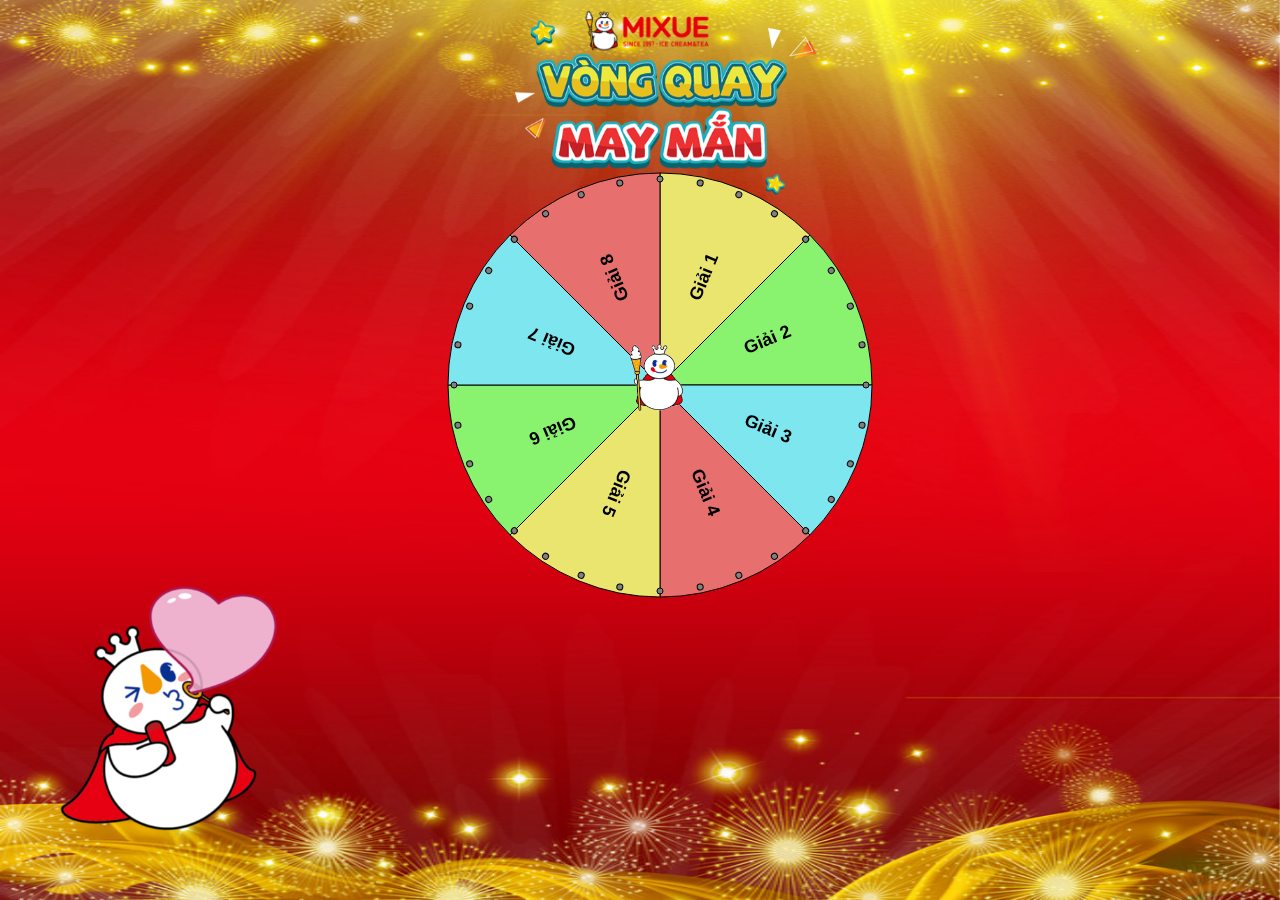
==== index.html @ 9107949c "Add files via upload" ====
<html>
  <head>
    <title>Vòng quay may mắn</title>
    <meta http-equiv="Content-Type" content="text/html; charset=utf-8" />
    <link rel="stylesheet" href="./main.css" type="text/css" />
    <link type="icon/x-icon" href="./favicon.ico" rel="shortcut icon" />
    <script type="text/javascript" src="./Winwheel.min.js"></script>
    <script src="./TweenMax.min.js"></script>
  </head>
  <body>
    <div align="center">
      <span class="mixue"><img width="10%" src="./mixue.png" alt="" /></span>
      <span class="vqmm"><img width="70%" src="./vqmm.png" alt="" /></span>
      <span class="bgimg"
        ><img width="100%" height="100%" src="./background.jpg" alt=""
      /></span>
      <table cellpadding="0" cellspacing="0" border="0">
        <tr>
          <td>
            <span id="spin_start" class="btn" onClick="startSpin();">
              <span class="logo"
                ><img width="80px" height="80px" src="./logo.png" alt=""
              /></span>
            </span>
            <br /><br />
            <button
              id="spin_reset"
              class="btn btn-restart"
              onClick="resetWheel();"
            >
              Quay lại
            </button>
          </td>
          <td
            width="20"
            height="10"
            class="the_wheel"
            align="center"
            valign="center"
          >
            <canvas id="canvas" width="434" height="434">
              <p align="center">
                Sorry, your browser doesn't support canvas. Please try another.
              </p>
            </canvas>
          </td>
          <!-- <span class="logo"><img src="./logo.png" alt=""></span> -->
        </tr>
      </table>
      <span class="iloveu"><img width="70%" src="./iloveu.png" alt="" /></span>
    </div>
    <script>
      //Thông số vòng quay
      let duration = 5; //Thời gian kết thúc vòng quay
      let spins = 15; //Quay nhanh hay chậm 3, 8, 15
      // Create new image object in memory.
      let secondImg = new Image();

      // Create callback to execute once the image has finished loading.
      secondImg.onload = function () {
        theWheel.wheelImage = secondImg; // Make wheelImage equal the loaded image object.
        theWheel.draw(); // Also call draw function to render the wheel.
      };

      // Set the image source, once complete this will trigger the onLoad callback (above).
      secondImg.src = "coca.jpg";
      let theWheel = new Winwheel({
        numSegments: 8, // Chia 8 phần bằng nhau
        outerRadius: 212, // Đặt bán kính vòng quay
        textFontSize: 18, // Đặt kích thước chữ
        rotationAngle: 0, // Đặt góc vòng quay từ 0 đến 360 độ.
        // drawMode: "image", // Chế độ vẽ sử dụng hình ảnh
        // imageOverlay: true, // Hiển thị hình ảnh trên vòng quay
        // imageOverlayWheel:"E:\Hoc_tap\test\vongquaymayman\coca.jpg", // Tên tệp hình ảnh của vòng quay
        // Các thành phần bao gồm màu sắc và văn bản.
        segments: [
          { fillStyle: "#eae56f", text: "Giải 1" },
          { fillStyle: "#89f26e", text: "Giải 2" },
          { fillStyle: "#7de6ef", text: "Giải 3" },
          { fillStyle: "#e7706f", text: "Giải 4" },
          { fillStyle: "#eae56f", text: "Giải 5" },
          { fillStyle: "#89f26e", text: "Giải 6" },
          { fillStyle: "#7de6ef", text: "Giải 7" },
          { fillStyle: "#e7706f", text: "Giải 8" },
        ],
        animation: {
          type: "spinToStop",
          duration: duration,
          spins: spins,
          callbackSound: playSound, //Hàm gọi âm thanh khi quay
          soundTrigger: "pin", //Chỉ định chân là để kích hoạt âm thanh
          callbackFinished: alertPrize, //Hàm hiển thị kết quả trúng giải thưởng
        },
        pins: {
          number: 32, //Số lượng chân. Chia đều xung quanh vòng quay.
        },
      });

      //Kiểm tra vòng quay
      let wheelSpinning = false;

      //Tạo âm thanh và tải tập tin tick.mp3.
      let audio = new Audio("tick.mp3");
      function playSound() {
        audio.pause();
        audio.currentTime = 0;
        audio.play();
      }

      //Hiển thị các nút vòng quay
      function statusButton(status) {
        if (status == 1) {
          //trước khi quay
          document.getElementById("spin_start").removeAttribute("disabled");
          document.getElementById("spin_reset").classList.add("hide");
        } else if (status == 2) {
          //đang quay
          document.getElementById("spin_start").setAttribute("disabled", false);
          document.getElementById("spin_reset").classList.add("hide");
        } else if (status == 3) {
          //kết quả
          document.getElementById("spin_reset").classList.remove("hide");
        } else {
          alert("Các giá trị của status: 1, 2, 3");
        }
      }
      statusButton(1);

      //startSpin
      function startSpin() {
        // Ensure that spinning can't be clicked again while already running.
        if (wheelSpinning == false) {
          //CSS hiển thị button
          statusButton(2);

          //Hàm bắt đầu quay
          theWheel.startAnimation();

          //Khóa vòng quay
          wheelSpinning = true;
        }
      }

      //Result
      function alertPrize(indicatedSegment) {
        alert("Chúc mừng bạn trúng: " + indicatedSegment.text);

        //CSS hiển thị button
        statusButton(3);
      }

      //resetWheel
      function resetWheel() {
        //CSS hiển thị button
        statusButton(1);

        theWheel.stopAnimation(false); // Stop the animation, false as param so does not call callback function.
        theWheel.rotationAngle = 0; // Re-set the wheel angle to 0 degrees.
        theWheel.draw(); // Call draw to render changes to the wheel.

        wheelSpinning = false; // Reset to false to power buttons and spin can be clicked again.
      }
    </script>
  </body>
</html>
---- main.css ----
/*
Description:
    Contains all the styles for the winning wheel page.
    
Verison History:
    2012-01-28, Douglas McKechie
    - Created based off earlier version.
    
    2015-09-26, Douglas McKechie
    - Minor updates for the 2.0 winwheel example.
*/

body {
  font-family: arial;
}

/* Sets the background image for the wheel */

.mixue {
  position: absolute;
  z-index: 1;
  left: 14px;
  top: 10px;
}

.vqmm {
  position: absolute;
  z-index: 1;
  left: calc(50% - 190px);
  top: 20px;
}

.iloveu {
  position: absolute;
  z-index: 1;
  left: -90px;
  bottom: 10px;
}

.bgimg {
  position: fixed;
  top: 0;
  left: 0;
  right: 0;
  bottom: 0;
}

tr {
  position: relative;
}

.logo {
  position: absolute;
  z-index: 10;
  margin-left: 195px;
  top: 330px;
}

.btn-restart {
  position: absolute;
  top: 600px;
  right: 172px;
}

td.the_wheel {
  /* background-image: url(./wheel_back.png); */
  padding-top: 160px;
  background-position: center;
  background-repeat: none;
}

/* Do some css reset on selected elements */
h1,
p {
  margin: 0;
}

div.power_controls {
  margin-right: 70px;
}

div.html5_logo {
  margin-left: 70px;
}

/* Styles for the power selection controls */
table.power {
  background-color: #cccccc;
  cursor: pointer;
  border: 1px solid #333333;
}

table.power th {
  background-color: white;
  cursor: default;
}

td.pw1 {
  background-color: #6fe8f0;
}

td.pw2 {
  background-color: #86ef6f;
}

td.pw3 {
  background-color: #ef6f6f;
}

.btn {
  padding: 10px 20px;
}

.hide {
  display: none;
}

/* Style applied to the spin button once a power has been selected */
.clickable {
  cursor: pointer;
}

/* Other misc styles */
.margin_bottom {
  margin-bottom: 5px;
}
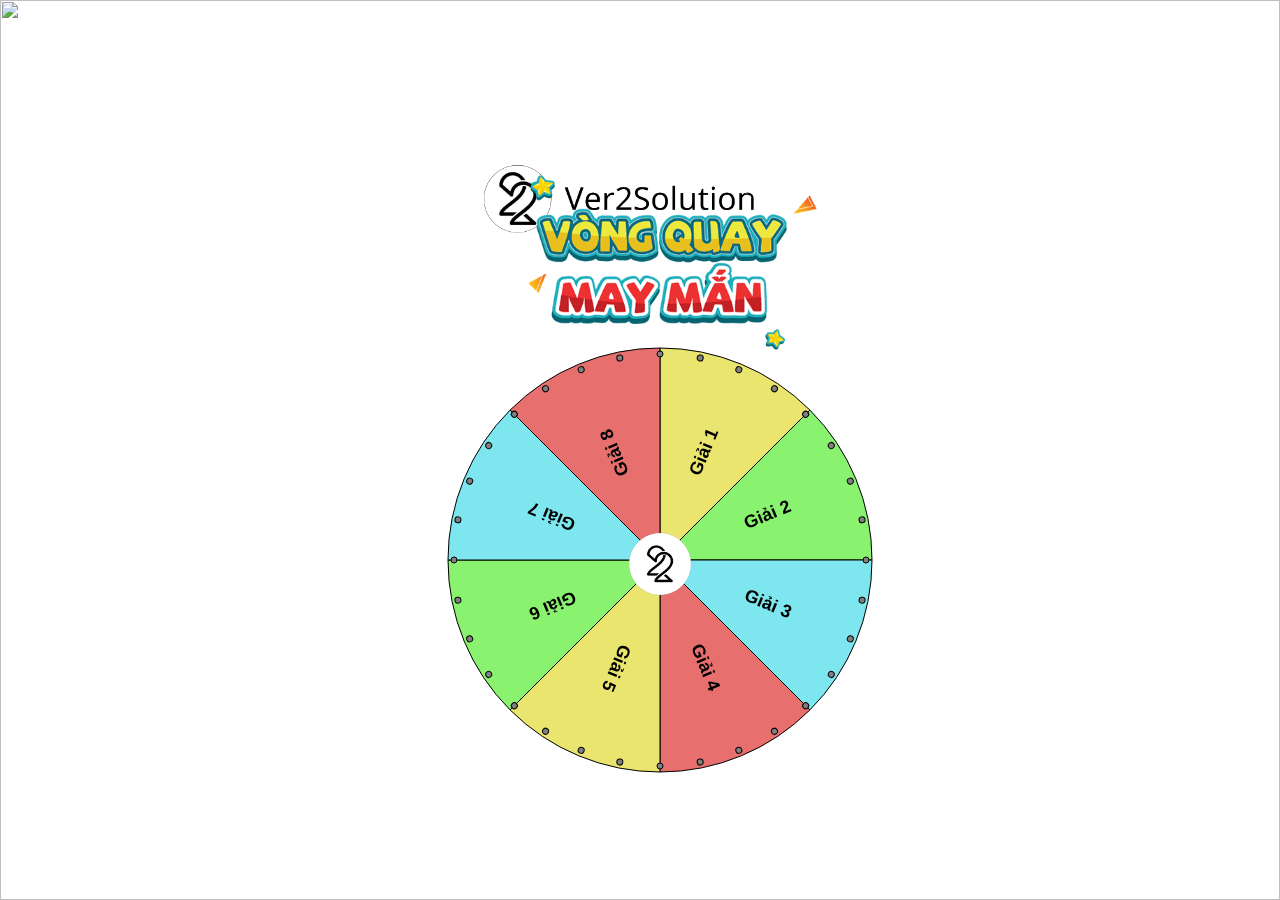
==== commit 07a34add: "ad" ====
--- a/index.html
+++ b/index.html
@@ -9,45 +9,28 @@
   </head>
   <body>
     <div align="center">
-      <span class="mixue"><img width="10%" src="./mixue.png" alt="" /></span>
+      <span class="mixue"><img width="30%" src="./ahihihi1.png" alt="" /></span>
       <span class="vqmm"><img width="70%" src="./vqmm.png" alt="" /></span>
-      <span class="bgimg"
-        ><img width="100%" height="100%" src="./background.jpg" alt=""
-      /></span>
-      <table cellpadding="0" cellspacing="0" border="0">
+      <span class="bgimg"><img width="100%" height="100%" src="./hinh-nen-mau-trang.jpg" alt="" /></span>
+      
+      <!-- Updated: Added a larger margin to move the wheel down -->
+      <table cellpadding="0" cellspacing="0" border="0" style="margin-top: 100px;">
         <tr>
           <td>
             <span id="spin_start" class="btn" onClick="startSpin();">
-              <span class="logo"
-                ><img width="80px" height="80px" src="./logo.png" alt=""
-              /></span>
+              <span class="logo"><img width="80px" height="80px" src="./Logo tròn.png" alt="Logo tròn" /></span>
             </span>
             <br /><br />
-            <button
-              id="spin_reset"
-              class="btn btn-restart"
-              onClick="resetWheel();"
-            >
-              Quay lại
-            </button>
+            <button id="spin_reset" class="btn btn-restart" onClick="resetWheel();">Quay lại</button>
           </td>
-          <td
-            width="20"
-            height="10"
-            class="the_wheel"
-            align="center"
-            valign="center"
-          >
-            <canvas id="canvas" width="434" height="434">
-              <p align="center">
-                Sorry, your browser doesn't support canvas. Please try another.
-              </p>
+          <td width="20" height="10" class="the_wheel" align="center" valign="center">
+            <canvas id="canvas" width="600" height="600">
+              <p align="center">Vòng quay không hiển thị. Trình duyệt của bạn có hỗ trợ Canvas?</p>
             </canvas>
           </td>
           <!-- <span class="logo"><img src="./logo.png" alt=""></span> -->
         </tr>
       </table>
-      <span class="iloveu"><img width="70%" src="./iloveu.png" alt="" /></span>
     </div>
     <script>
       //Thông số vòng quay
@@ -61,7 +44,6 @@
         theWheel.wheelImage = secondImg; // Make wheelImage equal the loaded image object.
         theWheel.draw(); // Also call draw function to render the wheel.
       };
-
       // Set the image source, once complete this will trigger the onLoad callback (above).
       secondImg.src = "coca.jpg";
       let theWheel = new Winwheel({
@@ -95,10 +77,8 @@
           number: 32, //Số lượng chân. Chia đều xung quanh vòng quay.
         },
       });
-
       //Kiểm tra vòng quay
       let wheelSpinning = false;
-
       //Tạo âm thanh và tải tập tin tick.mp3.
       let audio = new Audio("tick.mp3");
       function playSound() {
@@ -106,7 +86,6 @@
         audio.currentTime = 0;
         audio.play();
       }
-
       //Hiển thị các nút vòng quay
       function statusButton(status) {
         if (status == 1) {
@@ -125,41 +104,33 @@
         }
       }
       statusButton(1);
-
       //startSpin
       function startSpin() {
         // Ensure that spinning can't be clicked again while already running.
         if (wheelSpinning == false) {
           //CSS hiển thị button
           statusButton(2);
-
           //Hàm bắt đầu quay
           theWheel.startAnimation();
-
           //Khóa vòng quay
           wheelSpinning = true;
         }
       }
-
       //Result
       function alertPrize(indicatedSegment) {
         alert("Chúc mừng bạn trúng: " + indicatedSegment.text);
-
         //CSS hiển thị button
         statusButton(3);
       }
-
       //resetWheel
       function resetWheel() {
         //CSS hiển thị button
         statusButton(1);
-
         theWheel.stopAnimation(false); // Stop the animation, false as param so does not call callback function.
         theWheel.rotationAngle = 0; // Re-set the wheel angle to 0 degrees.
         theWheel.draw(); // Call draw to render changes to the wheel.
-
         wheelSpinning = false; // Reset to false to power buttons and spin can be clicked again.
       }
     </script>
   </body>
-</html>
+</html>--- a/main.css
+++ b/main.css
@@ -1,44 +1,25 @@
-/*
-Description:
-    Contains all the styles for the winning wheel page.
-    
-Verison History:
-    2012-01-28, Douglas McKechie
-    - Created based off earlier version.
-    
-    2015-09-26, Douglas McKechie
-    - Minor updates for the 2.0 winwheel example.
-*/
-
 body {
-  font-family: arial;
+    background-color: #fff;
+    font-family: Arial, sans-serif;
+    margin: 0;
+    padding: 0;
+    text-align: center;
 }
-
-/* Sets the background image for the wheel */
-
 .mixue {
   position: absolute;
   z-index: 1;
-  left: 14px;
-  top: 10px;
+  left: 80px;
+  top: 20px;
 }
-
 .vqmm {
   position: absolute;
   z-index: 1;
   left: calc(50% - 190px);
-  top: 20px;
+  top: 175px;
 }
-
-.iloveu {
-  position: absolute;
-  z-index: 1;
-  left: -90px;
-  bottom: 10px;
-}
-
 .bgimg {
   position: fixed;
+  z-index: -1;
   top: 0;
   left: 0;
   right: 0;
@@ -52,14 +33,14 @@
 .logo {
   position: absolute;
   z-index: 10;
-  margin-left: 195px;
-  top: 330px;
+  margin-left: 280px;
+  top: 425px;
 }
 
 .btn-restart {
   position: absolute;
-  top: 600px;
-  right: 172px;
+  top: 730px;
+  right: 255px;
 }
 
 td.the_wheel {
@@ -123,4 +104,4 @@
 /* Other misc styles */
 .margin_bottom {
   margin-bottom: 5px;
-}
+}